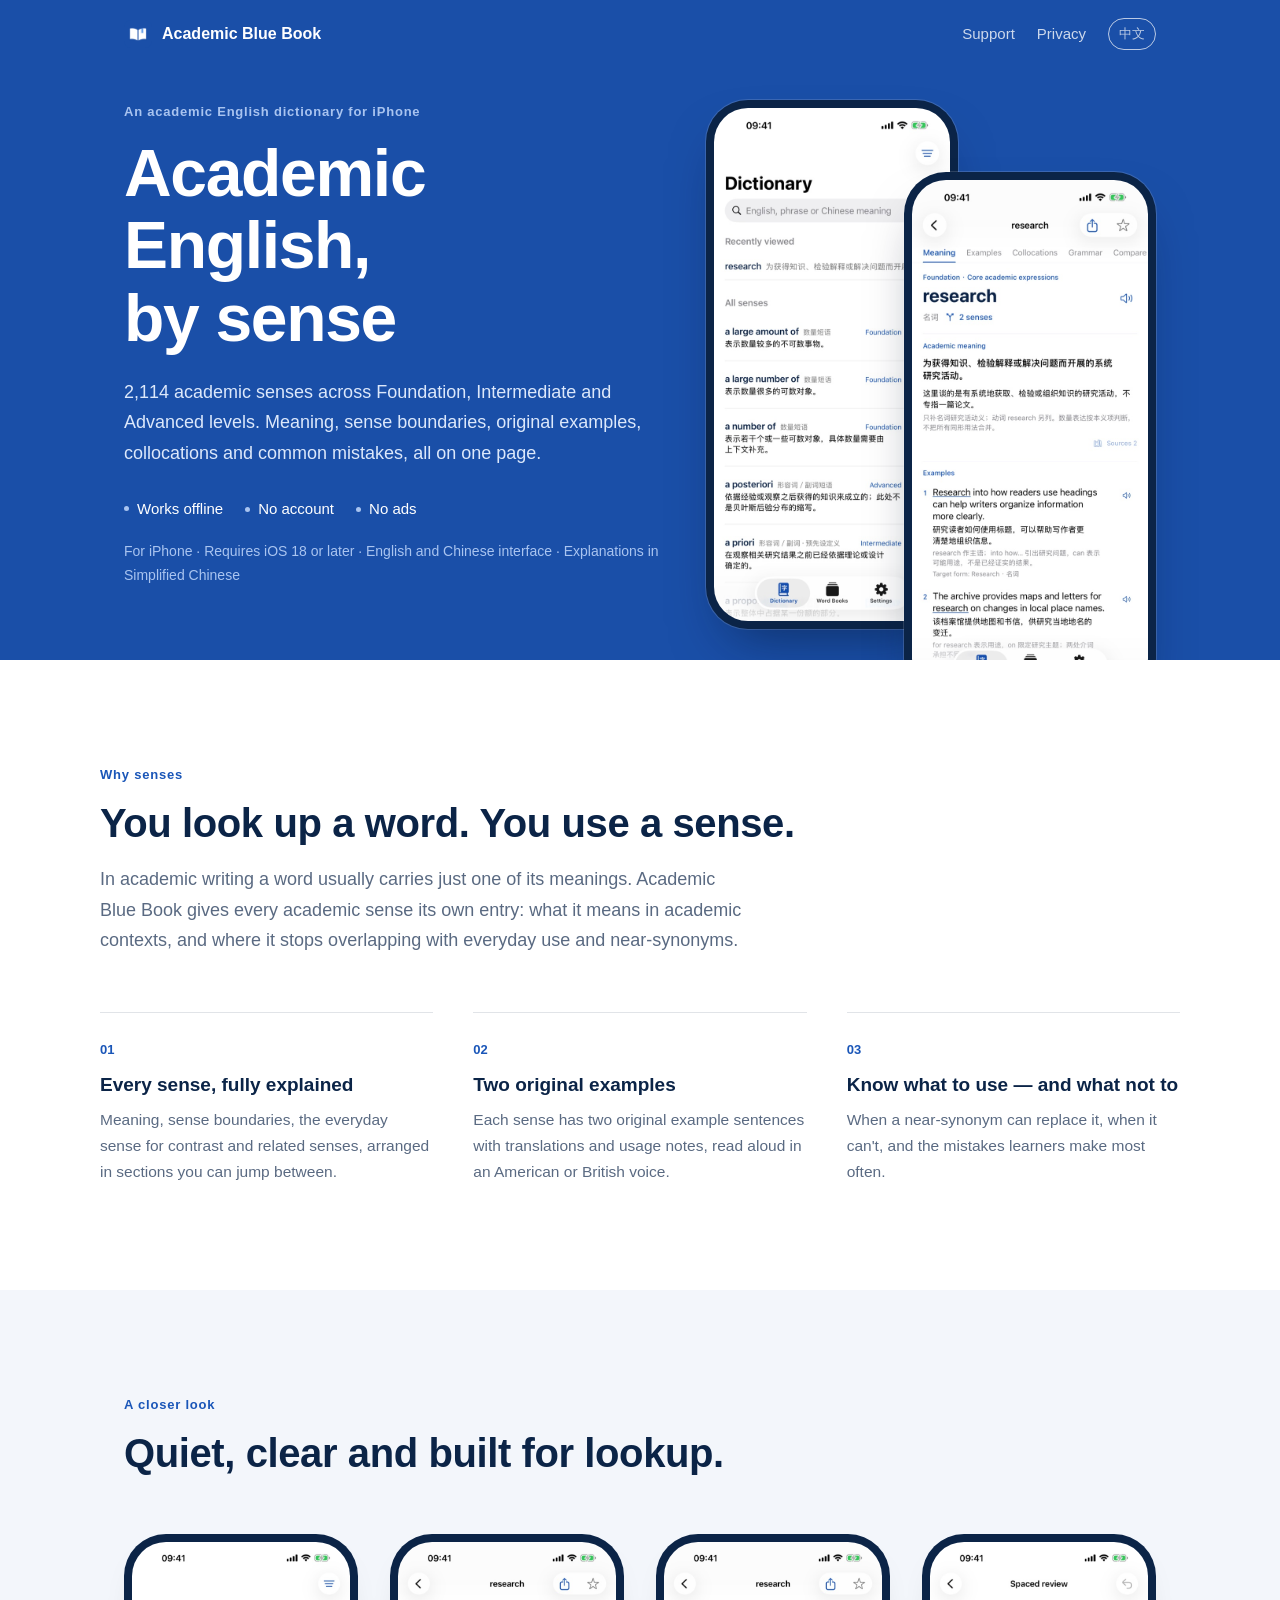
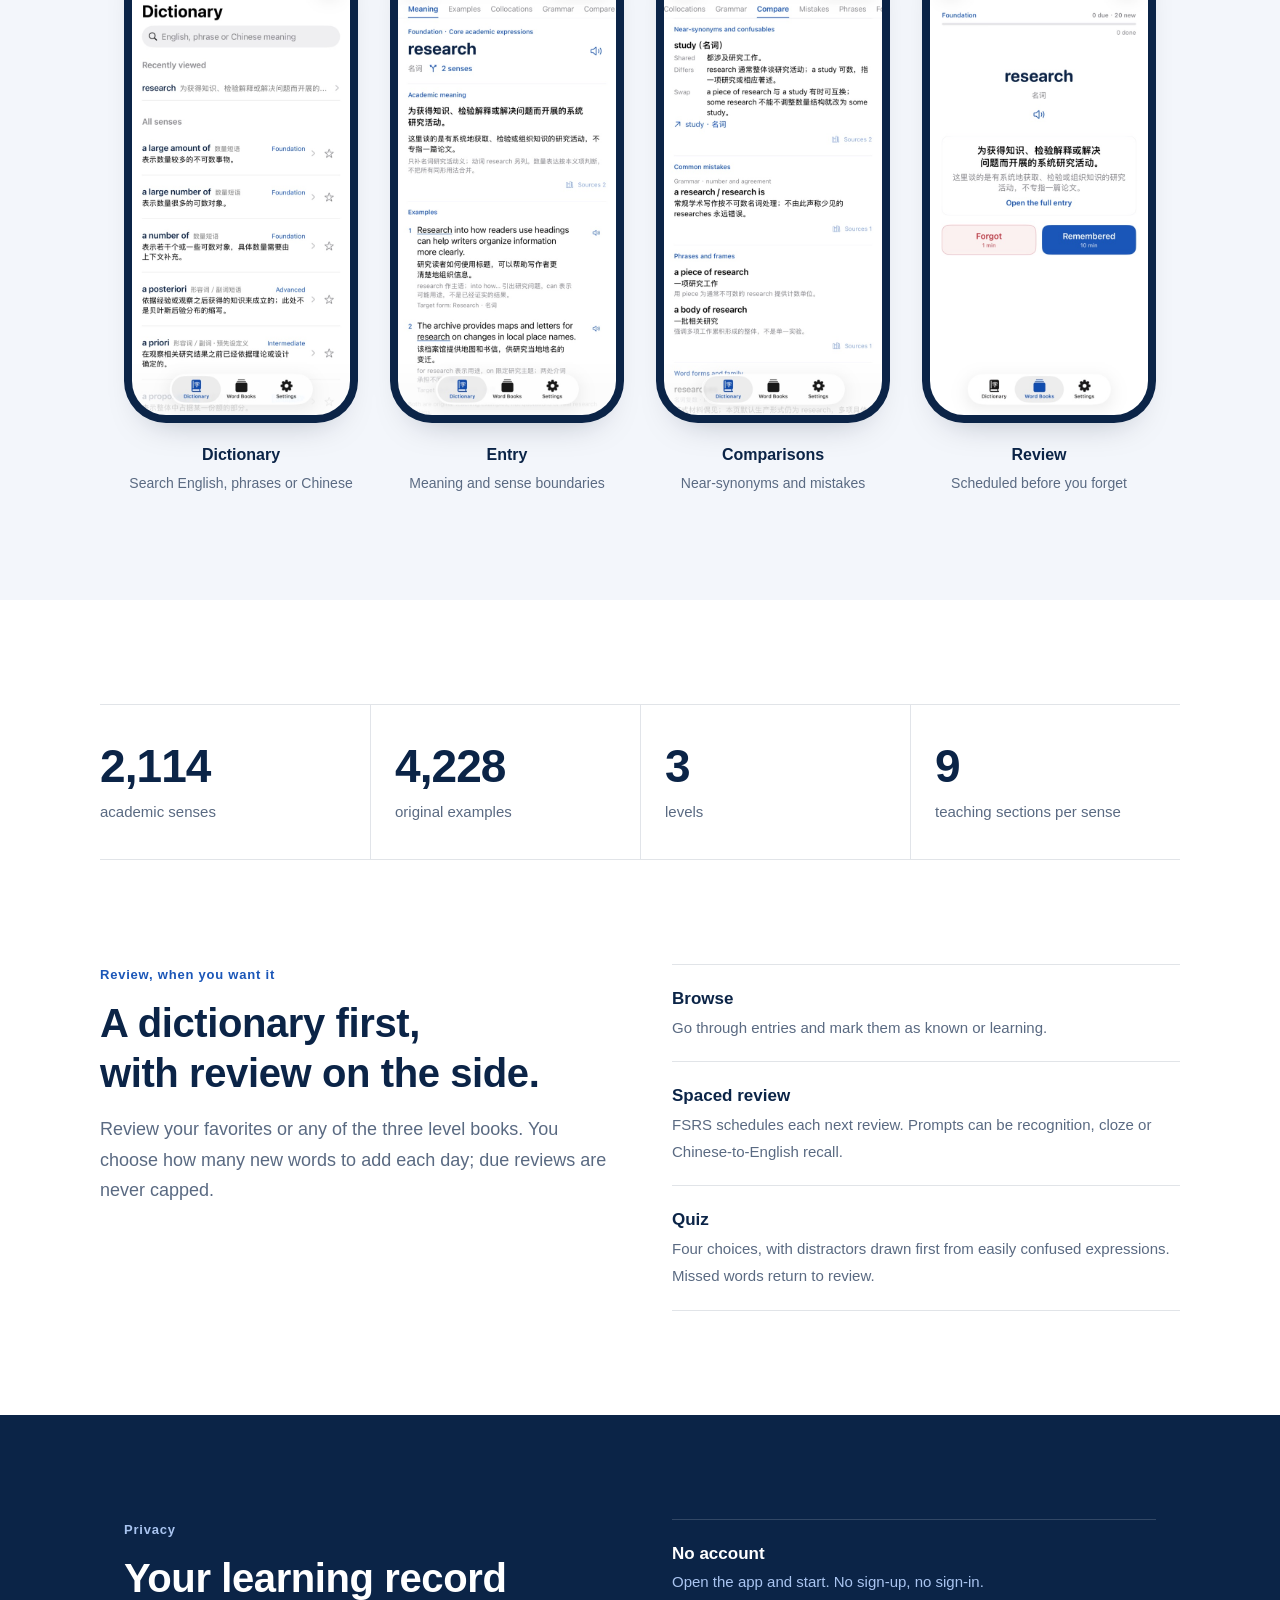
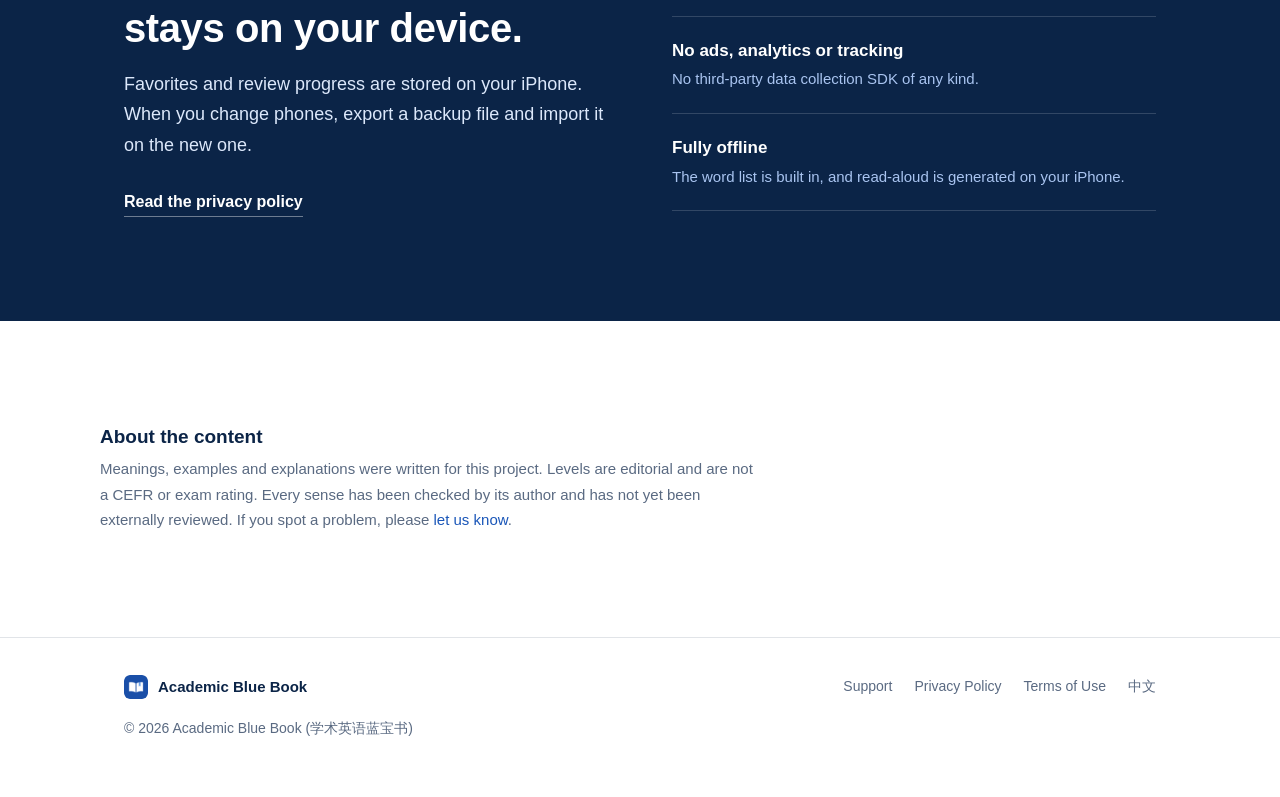
==== en/index.html @ 38598bf0 "Publish Academic Blue Book website Co-Authored-By: Claude Opus 5.5 <noreply@anthropic.com>" ====
<!doctype html>
<html lang="en">
<head>
  <meta charset="utf-8">
  <meta name="viewport" content="width=device-width, initial-scale=1">
  <title>Academic Blue Book · Academic English, by sense</title>
  <meta name="description" content="Academic Blue Book is an academic English dictionary for iPhone: 2,114 academic senses across three levels, each with a meaning, two original examples, collocations, grammar and common mistakes. Works offline, no account, no ads.">
  <meta name="theme-color" content="#1A4FA8">
  <meta property="og:title" content="Academic Blue Book">
  <meta property="og:description" content="Academic English, by sense. 2,114 academic senses. Offline, no account, no ads.">
  <link rel="alternate" hreflang="zh-Hans" href="../">
  <link rel="alternate" hreflang="en" href="./">
  <link rel="icon" type="image/png" sizes="32x32" href="../assets/favicon-32.png">
  <link rel="apple-touch-icon" href="../assets/apple-touch-icon.png">
  <link rel="stylesheet" href="../assets/site.css">
</head>
<body>

<header class="hero">
  <nav class="nav wrap" aria-label="Main">
    <a class="brand" href="./"><img src="../assets/icon-64.png" alt=""><span>Academic Blue Book</span></a>
    <div class="nav-links">
      <a href="support/">Support</a>
      <a href="privacy/">Privacy</a>
      <a class="lang" href="../" lang="zh-Hans" hreflang="zh-Hans">中文</a>
    </div>
  </nav>

  <div class="wrap hero-grid">
    <div class="hero-copy">
      <p class="eyebrow rise">An academic English dictionary for iPhone</p>
      <h1 class="rise d1">Academic English,<br>by sense</h1>
      <p class="lede rise d2">2,114 academic senses across Foundation, Intermediate and Advanced levels. Meaning, sense boundaries, original examples, collocations and common mistakes, all on one page.</p>
      <ul class="hero-facts rise d3">
        <li>Works offline</li>
        <li>No account</li>
        <li>No ads</li>
      </ul>
      <p class="hero-meta rise d3">For iPhone · Requires iOS 18 or later · English and Chinese interface · Explanations in Simplified Chinese</p>
    </div>
    <div class="hero-devices" aria-hidden="true">
      <figure class="phone back rise d3"><img src="../assets/shots/en-01-dictionary.jpg" alt="" width="600" height="1304"></figure>
      <figure class="phone front rise d4"><img src="../assets/shots/en-02-entry.jpg" alt="" width="600" height="1304"></figure>
    </div>
  </div>
</header>

<main>
  <section class="section wrap">
    <p class="eyebrow">Why senses</p>
    <h2>You look up a word. You use a sense.</h2>
    <p class="section-lede">In academic writing a word usually carries just one of its meanings. Academic Blue Book gives every academic sense its own entry: what it means in academic contexts, and where it stops overlapping with everyday use and near-synonyms.</p>
    <div class="features">
      <article>
        <span class="num">01</span>
        <h3>Every sense, fully explained</h3>
        <p>Meaning, sense boundaries, the everyday sense for contrast and related senses, arranged in sections you can jump between.</p>
      </article>
      <article>
        <span class="num">02</span>
        <h3>Two original examples</h3>
        <p>Each sense has two original example sentences with translations and usage notes, read aloud in an American or British voice.</p>
      </article>
      <article>
        <span class="num">03</span>
        <h3>Know what to use — and what not to</h3>
        <p>When a near-synonym can replace it, when it can't, and the mistakes learners make most often.</p>
      </article>
    </div>
  </section>

  <section class="section tint">
    <div class="wrap">
      <p class="eyebrow">A closer look</p>
      <h2>Quiet, clear and built for lookup.</h2>
      <div class="gallery">
        <figure>
          <div class="phone"><img src="../assets/shots/en-01-dictionary.jpg" alt="Dictionary: search in English, phrases or Chinese" width="600" height="1304" loading="lazy"></div>
          <figcaption><strong>Dictionary</strong><span>Search English, phrases or Chinese</span></figcaption>
        </figure>
        <figure>
          <div class="phone"><img src="../assets/shots/en-02-entry.jpg" alt="Entry page for the academic sense of research" width="600" height="1304" loading="lazy"></div>
          <figcaption><strong>Entry</strong><span>Meaning and sense boundaries</span></figcaption>
        </figure>
        <figure>
          <div class="phone"><img src="../assets/shots/en-04-comparisons.jpg" alt="Near-synonyms and commonly confused expressions" width="600" height="1304" loading="lazy"></div>
          <figcaption><strong>Comparisons</strong><span>Near-synonyms and mistakes</span></figcaption>
        </figure>
        <figure>
          <div class="phone"><img src="../assets/shots/en-05-review.jpg" alt="Spaced review card" width="600" height="1304" loading="lazy"></div>
          <figcaption><strong>Review</strong><span>Scheduled before you forget</span></figcaption>
        </figure>
      </div>
    </div>
  </section>

  <section class="section wrap">
    <div class="stats">
      <div class="stat"><b>2,114</b><span>academic senses</span></div>
      <div class="stat"><b>4,228</b><span>original examples</span></div>
      <div class="stat"><b>3</b><span>levels</span></div>
      <div class="stat"><b>9</b><span>teaching sections per sense</span></div>
    </div>
  </section>

  <section class="section wrap" style="padding-top: 0;">
    <div class="split">
      <div>
        <p class="eyebrow">Review, when you want it</p>
        <h2>A dictionary first,<br>with review on the side.</h2>
        <p class="section-lede">Review your favorites or any of the three level books. You choose how many new words to add each day; due reviews are never capped.</p>
      </div>
      <ul class="modes">
        <li><strong>Browse</strong><span>Go through entries and mark them as known or learning.</span></li>
        <li><strong>Spaced review</strong><span>FSRS schedules each next review. Prompts can be recognition, cloze or Chinese-to-English recall.</span></li>
        <li><strong>Quiz</strong><span>Four choices, with distractors drawn first from easily confused expressions. Missed words return to review.</span></li>
      </ul>
    </div>
  </section>

  <section class="section band">
    <div class="wrap split">
      <div>
        <p class="eyebrow">Privacy</p>
        <h2>Your learning record stays on your device.</h2>
        <p class="section-lede">Favorites and review progress are stored on your iPhone. When you change phones, export a backup file and import it on the new one.</p>
        <a class="more" href="privacy/">Read the privacy policy</a>
      </div>
      <ul class="modes">
        <li><strong>No account</strong><span>Open the app and start. No sign-up, no sign-in.</span></li>
        <li><strong>No ads, analytics or tracking</strong><span>No third-party data collection SDK of any kind.</span></li>
        <li><strong>Fully offline</strong><span>The word list is built in, and read-aloud is generated on your iPhone.</span></li>
      </ul>
    </div>
  </section>

  <section class="section wrap">
    <div class="note">
      <h2>About the content</h2>
      <p>Meanings, examples and explanations were written for this project. Levels are editorial and are not a CEFR or exam rating. Every sense has been checked by its author and has not yet been externally reviewed. If you spot a problem, please <a href="support/">let us know</a>.</p>
    </div>
  </section>
</main>

<footer class="site-footer">
  <div class="wrap">
    <div class="footer-row">
      <a class="brand" href="./"><img src="../assets/icon-64.png" alt=""><span>Academic Blue Book</span></a>
      <nav aria-label="Footer">
        <a href="support/">Support</a>
        <a href="privacy/">Privacy Policy</a>
        <a href="terms/">Terms of Use</a>
        <a href="../" lang="zh-Hans" hreflang="zh-Hans">中文</a>
      </nav>
    </div>
    <p class="copyright">© 2026 Academic Blue Book (学术英语蓝宝书)</p>
  </div>
</footer>

</body>
</html>
---- assets/site.css ----
/* Academic Blue Book — site styles. Blue and white, matching the app. */

:root {
  --ink: #0B2447;
  --text: #1C2B42;
  --muted: #5A6A82;
  --accent: #1A56B8;
  --brand: #1A4FA8;
  --band: #0B2447;
  --on-brand: #FFFFFF;
  --on-brand-soft: #DCE8FB;
  --on-brand-muted: #A9C4F0;
  --page: #FFFFFF;
  --subtle: #F3F6FB;
  --hairline: rgba(11, 36, 71, 0.12);
  --bezel: #0B2447;
  --font: -apple-system, BlinkMacSystemFont, "SF Pro Text", "PingFang SC", "Hiragino Sans GB",
    "Microsoft YaHei", "Noto Sans SC", "Helvetica Neue", Arial, sans-serif;
  color-scheme: light dark;
}

@media (prefers-color-scheme: dark) {
  :root {
    --ink: #EAF0FA;
    --text: #D3DCEA;
    --muted: #8E9DB4;
    --accent: #80B0FF;
    --brand: #123D86;
    --band: #0C1A30;
    --page: #090E17;
    --subtle: #0F1726;
    --hairline: rgba(214, 226, 245, 0.14);
    --bezel: #1B2940;
  }
}

* { box-sizing: border-box; }

html { -webkit-text-size-adjust: 100%; }

body {
  margin: 0;
  background: var(--page);
  color: var(--text);
  font: 16px/1.7 var(--font);
  -webkit-font-smoothing: antialiased;
  text-rendering: optimizeLegibility;
}

a { color: var(--accent); text-decoration: none; }
a:hover { text-decoration: underline; text-underline-offset: 3px; }

img { max-width: 100%; }

.wrap { max-width: 1080px; margin: 0 auto; padding: 0 24px; }

.eyebrow {
  margin: 0;
  font-size: 13px;
  font-weight: 600;
  letter-spacing: 0.06em;
  color: var(--accent);
}

/* ---------- Navigation ---------- */

.nav {
  display: flex;
  align-items: center;
  justify-content: space-between;
  gap: 16px;
  height: 68px;
}

.brand {
  display: inline-flex;
  align-items: center;
  gap: 10px;
  color: inherit;
  font-weight: 600;
  font-size: 16px;
  white-space: nowrap;
}
.brand:hover { text-decoration: none; }
.brand img { width: 28px; height: 28px; border-radius: 7px; }

.nav-links { display: flex; align-items: center; gap: 22px; font-size: 15px; }
.nav-links a { color: inherit; opacity: 0.78; transition: opacity 0.2s; }
.nav-links a:hover { opacity: 1; text-decoration: none; }
.nav-links a[aria-current="page"] { opacity: 1; font-weight: 600; }
.nav-links .lang {
  padding: 4px 10px;
  border: 1px solid currentColor;
  border-radius: 999px;
  font-size: 13px;
  opacity: 0.7;
}

.site-header { border-bottom: 1px solid var(--hairline); color: var(--ink); }

/* ---------- Hero ---------- */

.hero { background: var(--brand); color: var(--on-brand); overflow: hidden; }

.hero-grid {
  display: grid;
  grid-template-columns: 1.1fr 0.9fr;
  gap: 32px;
  align-items: end;
  padding-top: 32px;
}

.hero-copy { align-self: center; padding-bottom: 72px; }
.hero .eyebrow { color: var(--on-brand-muted); }

.hero h1 {
  margin: 14px 0 22px;
  font-size: clamp(40px, 6.2vw, 66px);
  line-height: 1.1;
  letter-spacing: -0.02em;
  font-weight: 700;
}

.lede { margin: 0; max-width: 29em; font-size: 18px; color: var(--on-brand-soft); }

.hero-facts {
  margin: 28px 0 0;
  padding: 0;
  list-style: none;
  display: flex;
  flex-wrap: wrap;
  gap: 8px 22px;
  font-size: 15px;
  color: var(--on-brand);
}
.hero-facts li { display: inline-flex; align-items: center; gap: 8px; }
.hero-facts li::before {
  content: "";
  width: 5px;
  height: 5px;
  border-radius: 50%;
  background: var(--on-brand-muted);
}

.hero-meta { margin: 18px 0 0; font-size: 14px; color: var(--on-brand-muted); }

.hero-devices { position: relative; height: 560px; }
.hero-devices .phone { position: absolute; width: 252px; }
.hero-devices .back { left: 0; top: 0; }
.hero-devices .front { right: 0; top: 72px; }

/* ---------- Phone frame ---------- */

.phone {
  margin: 0;
  padding: 8px;
  border-radius: 42px;
  background: var(--bezel);
  box-shadow: 0 0 0 1px rgba(255, 255, 255, 0.14), 0 28px 56px -24px rgba(4, 16, 40, 0.55);
}
.phone img {
  display: block;
  width: 100%;
  height: auto;
  aspect-ratio: 1320 / 2868;
  border-radius: 34px;
  background: #FFFFFF;
}

/* ---------- Sections ---------- */

.section { padding: 104px 0; }
.section.tint { background: var(--subtle); }

.section h2 {
  margin: 12px 0 16px;
  font-size: clamp(28px, 4vw, 40px);
  line-height: 1.25;
  letter-spacing: -0.01em;
  font-weight: 700;
  color: var(--ink);
}

.section-lede { margin: 0; max-width: 36em; font-size: 18px; color: var(--muted); }

.features {
  display: grid;
  grid-template-columns: repeat(3, 1fr);
  gap: 40px;
  margin-top: 56px;
}
.features article { padding-top: 22px; border-top: 1px solid var(--hairline); }
.features h3 { margin: 10px 0 8px; font-size: 19px; line-height: 1.4; color: var(--ink); }
.features p { margin: 0; font-size: 15.5px; color: var(--muted); }

.num {
  font-size: 13px;
  font-weight: 600;
  color: var(--accent);
  font-variant-numeric: tabular-nums;
}

.gallery {
  display: grid;
  grid-template-columns: repeat(4, 1fr);
  gap: 32px;
  margin-top: 56px;
}
.gallery figure { margin: 0; }
.gallery .phone { box-shadow: 0 18px 36px -24px rgba(4, 16, 40, 0.35); }
.gallery figcaption { margin-top: 18px; text-align: center; }
.gallery figcaption strong { display: block; font-size: 16px; color: var(--ink); }
.gallery figcaption span { font-size: 14px; color: var(--muted); }

.stats {
  display: grid;
  grid-template-columns: repeat(4, 1fr);
  border-top: 1px solid var(--hairline);
  border-bottom: 1px solid var(--hairline);
}
.stat { padding: 36px 24px 34px 0; }
.stat + .stat { padding-left: 24px; border-left: 1px solid var(--hairline); }
.stat b {
  display: block;
  font-size: clamp(34px, 4.4vw, 46px);
  line-height: 1.1;
  font-weight: 700;
  letter-spacing: -0.02em;
  color: var(--ink);
  font-variant-numeric: tabular-nums;
}
.stat span { display: block; margin-top: 8px; font-size: 15px; color: var(--muted); }

.split { display: grid; grid-template-columns: 1fr 1fr; gap: 64px; align-items: start; }

.modes { margin: 0; padding: 0; list-style: none; border-top: 1px solid var(--hairline); }
.modes li { padding: 20px 0; border-bottom: 1px solid var(--hairline); }
.modes strong { display: block; font-size: 17px; color: var(--ink); }
.modes span { font-size: 15px; color: var(--muted); }

.band .modes { border-top-color: rgba(255, 255, 255, 0.16); }
.band .modes li { border-bottom-color: rgba(255, 255, 255, 0.16); }
.band .modes strong { color: var(--on-brand); }
.band .modes span { color: var(--on-brand-muted); }

.band { background: var(--band); color: var(--on-brand); }
.band .eyebrow { color: var(--on-brand-muted); }
.band h2 { color: var(--on-brand); }
.band .section-lede { color: var(--on-brand-soft); }
.band a { color: var(--on-brand); border-bottom: 1px solid rgba(255, 255, 255, 0.4); }
.band a:hover { text-decoration: none; border-bottom-color: var(--on-brand); }
.more { display: inline-block; margin-top: 28px; font-size: 16px; font-weight: 600; }

.note { max-width: 44em; font-size: 15px; color: var(--muted); }
.note h2 { font-size: 19px; margin: 0 0 8px; color: var(--ink); letter-spacing: 0; }
.note p { margin: 0; }

/* ---------- Footer ---------- */

.site-footer {
  padding: 36px 0 56px;
  border-top: 1px solid var(--hairline);
  font-size: 14px;
  color: var(--muted);
}
.footer-row { display: flex; flex-wrap: wrap; justify-content: space-between; align-items: center; gap: 16px 32px; }
.footer-row nav { display: flex; flex-wrap: wrap; gap: 8px 22px; }
.footer-row nav a { color: var(--muted); }
.footer-row nav a:hover { color: var(--ink); }
.site-footer .brand { color: var(--ink); font-size: 15px; }
.site-footer .brand img { width: 24px; height: 24px; border-radius: 6px; }
.copyright { margin: 18px 0 0; }

/* ---------- Documents (privacy, terms, support) ---------- */

.doc { max-width: 736px; margin: 0 auto; padding: 72px 24px 104px; }

.doc h1 {
  margin: 12px 0 10px;
  font-size: clamp(32px, 5vw, 46px);
  line-height: 1.2;
  letter-spacing: -0.02em;
  color: var(--ink);
}

.doc .meta { margin: 0; font-size: 14px; color: var(--muted); }

.summary {
  margin: 36px 0 8px;
  padding: 20px 24px;
  background: var(--subtle);
  border-left: 3px solid var(--accent);
  border-radius: 0 12px 12px 0;
  font-size: 16.5px;
  color: var(--ink);
}
.summary p { margin: 0; }

.doc h2 {
  margin: 44px 0 10px;
  padding-top: 30px;
  border-top: 1px solid var(--hairline);
  font-size: 20px;
  line-height: 1.4;
  color: var(--ink);
}
.doc h2 .n { margin-right: 12px; color: var(--accent); font-variant-numeric: tabular-nums; }
.doc h3 { margin: 28px 0 6px; font-size: 17px; line-height: 1.5; color: var(--ink); }
.doc p, .doc li { font-size: 16px; }
.doc p { margin: 0 0 12px; }
.doc ul { margin: 0 0 12px; padding-left: 1.2em; }
.doc li { margin: 4px 0; }
.doc code { font-size: 0.92em; }

.path {
  padding: 1px 6px;
  border-radius: 5px;
  background: var(--subtle);
  color: var(--ink);
  font-size: 0.94em;
  white-space: nowrap;
}

.contact {
  margin: 36px 0 8px;
  padding: 28px 28px 24px;
  border: 1px solid var(--hairline);
  border-radius: 16px;
}
.contact .eyebrow { margin-bottom: 6px; }
.contact .email {
  display: inline-block;
  font-size: clamp(20px, 3.4vw, 26px);
  font-weight: 600;
  letter-spacing: -0.01em;
  word-break: break-all;
}
.contact p { margin: 12px 0 0; color: var(--muted); font-size: 15px; }
.contact ul { margin: 8px 0 0; color: var(--muted); font-size: 15px; }
.contact li { font-size: 15px; }

/* ---------- Motion ---------- */

@media (prefers-reduced-motion: no-preference) {
  .rise { animation: rise 0.7s cubic-bezier(0.2, 0.7, 0.2, 1) both; }
  .rise.d1 { animation-delay: 0.08s; }
  .rise.d2 { animation-delay: 0.16s; }
  .rise.d3 { animation-delay: 0.28s; }
  .rise.d4 { animation-delay: 0.4s; }
  @keyframes rise {
    from { opacity: 0; transform: translateY(16px); }
    to { opacity: 1; transform: none; }
  }
}

/* ---------- Narrow screens ---------- */

@media (max-width: 880px) {
  .hero-grid { grid-template-columns: 1fr; gap: 8px; padding-top: 24px; }
  .hero-copy { padding-bottom: 12px; }
  .hero-devices { height: 420px; }
  .hero-devices .phone { width: 220px; }
  .hero-devices .back { left: calc(50% - 208px); top: 16px; }
  .hero-devices .front { right: auto; left: calc(50% - 12px); top: 64px; }
  .features { grid-template-columns: 1fr; gap: 28px; margin-top: 40px; }
  .gallery {
    display: flex;
    gap: 16px;
    margin: 40px -24px 0;
    padding: 0 24px 12px;
    overflow-x: auto;
    scroll-snap-type: x mandatory;
    -webkit-overflow-scrolling: touch;
    scrollbar-width: none;
  }
  .gallery::-webkit-scrollbar { display: none; }
  .gallery figure { flex: 0 0 58%; max-width: 260px; scroll-snap-align: center; }
  .stats { grid-template-columns: 1fr 1fr; }
  .stat { padding: 26px 16px 24px 0; }
  .stat + .stat { padding-left: 0; border-left: 0; }
  .stat:nth-child(even) { padding-left: 16px; border-left: 1px solid var(--hairline); }
  .stat:nth-child(n + 3) { border-top: 1px solid var(--hairline); }
  .split { grid-template-columns: 1fr; gap: 36px; }
  .section { padding: 80px 0; }
}

@media (max-width: 600px) {
  .wrap { padding: 0 16px; }
  .nav { height: 60px; }
  .nav-links { gap: 14px; font-size: 14px; }
  .brand span { font-size: 15px; }
  .lede, .section-lede { font-size: 16.5px; }
  .hero-devices { height: 360px; }
  .hero-devices .phone { width: 184px; border-radius: 32px; padding: 6px; }
  .hero-devices .phone img { border-radius: 26px; }
  .hero-devices .back { left: calc(50% - 178px); }
  .hero-devices .front { left: calc(50% - 6px); top: 52px; }
  .gallery { margin: 36px -16px 0; padding: 0 16px 12px; }
  .gallery figure { flex-basis: 66%; }
  .section { padding: 68px 0; }
  .doc { padding: 48px 16px 80px; }
  .contact { padding: 22px 20px 20px; }
}

@media (max-width: 380px) {
  .nav-links a:not(.lang) { display: none; }
}
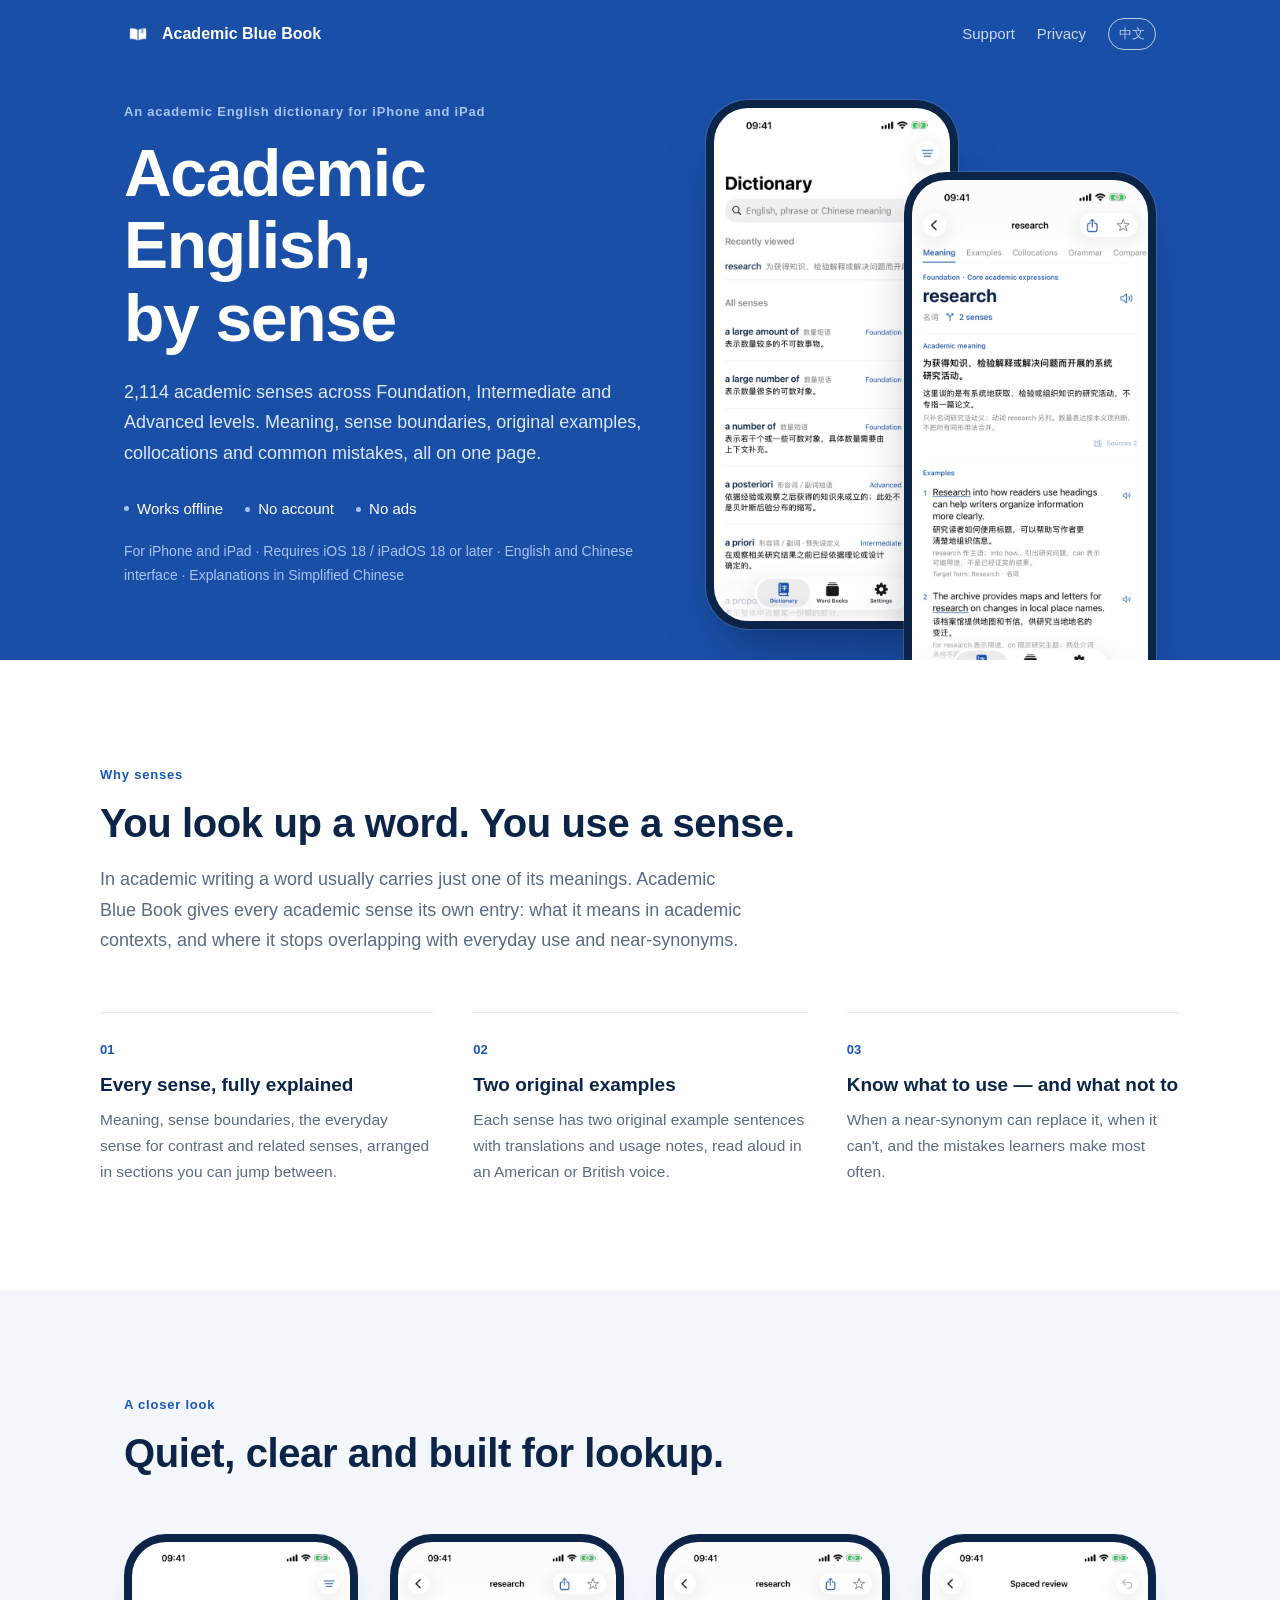
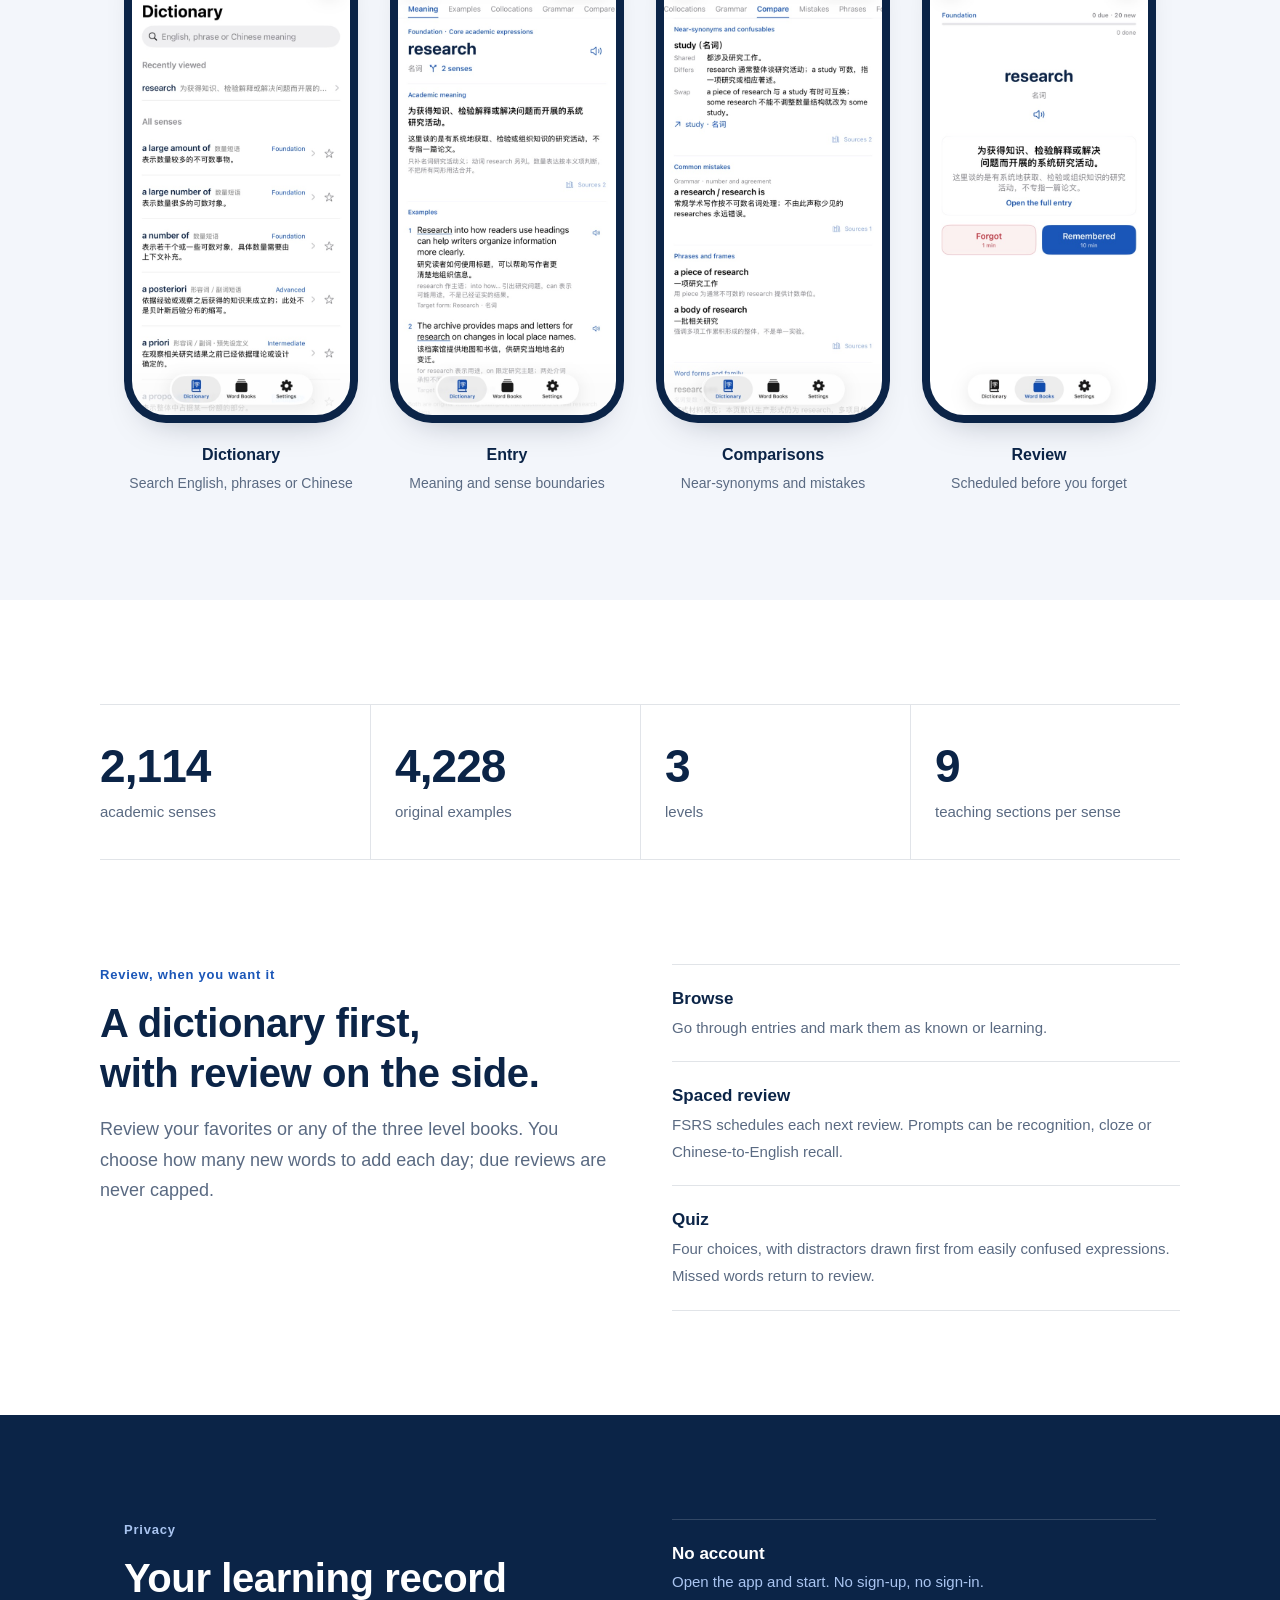
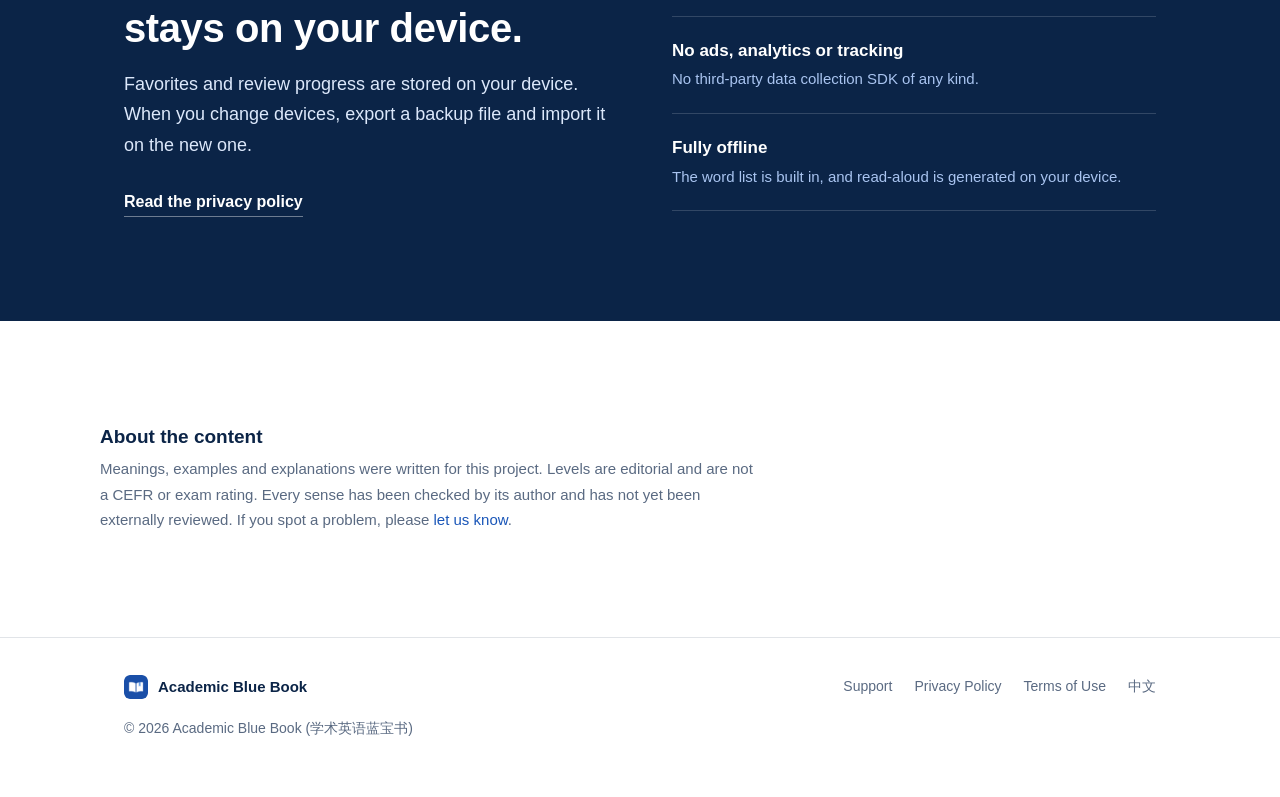
==== commit e3193836: "Note iPad support on the website Co-Authored-By: Claude Opus 5.5 <noreply@anthropic.com>" ====
--- a/en/index.html
+++ b/en/index.html
@@ -4,7 +4,7 @@
   <meta charset="utf-8">
   <meta name="viewport" content="width=device-width, initial-scale=1">
   <title>Academic Blue Book · Academic English, by sense</title>
-  <meta name="description" content="Academic Blue Book is an academic English dictionary for iPhone: 2,114 academic senses across three levels, each with a meaning, two original examples, collocations, grammar and common mistakes. Works offline, no account, no ads.">
+  <meta name="description" content="Academic Blue Book is an academic English dictionary for iPhone and iPad: 2,114 academic senses across three levels, each with a meaning, two original examples, collocations, grammar and common mistakes. Works offline, no account, no ads.">
   <meta name="theme-color" content="#1A4FA8">
   <meta property="og:title" content="Academic Blue Book">
   <meta property="og:description" content="Academic English, by sense. 2,114 academic senses. Offline, no account, no ads.">
@@ -28,7 +28,7 @@
 
   <div class="wrap hero-grid">
     <div class="hero-copy">
-      <p class="eyebrow rise">An academic English dictionary for iPhone</p>
+      <p class="eyebrow rise">An academic English dictionary for iPhone and iPad</p>
       <h1 class="rise d1">Academic English,<br>by sense</h1>
       <p class="lede rise d2">2,114 academic senses across Foundation, Intermediate and Advanced levels. Meaning, sense boundaries, original examples, collocations and common mistakes, all on one page.</p>
       <ul class="hero-facts rise d3">
@@ -36,7 +36,7 @@
         <li>No account</li>
         <li>No ads</li>
       </ul>
-      <p class="hero-meta rise d3">For iPhone · Requires iOS 18 or later · English and Chinese interface · Explanations in Simplified Chinese</p>
+      <p class="hero-meta rise d3">For iPhone and iPad · Requires iOS 18 / iPadOS 18 or later · English and Chinese interface · Explanations in Simplified Chinese</p>
     </div>
     <div class="hero-devices" aria-hidden="true">
       <figure class="phone back rise d3"><img src="../assets/shots/en-01-dictionary.jpg" alt="" width="600" height="1304"></figure>
@@ -123,13 +123,13 @@
       <div>
         <p class="eyebrow">Privacy</p>
         <h2>Your learning record stays on your device.</h2>
-        <p class="section-lede">Favorites and review progress are stored on your iPhone. When you change phones, export a backup file and import it on the new one.</p>
+        <p class="section-lede">Favorites and review progress are stored on your device. When you change devices, export a backup file and import it on the new one.</p>
         <a class="more" href="privacy/">Read the privacy policy</a>
       </div>
       <ul class="modes">
         <li><strong>No account</strong><span>Open the app and start. No sign-up, no sign-in.</span></li>
         <li><strong>No ads, analytics or tracking</strong><span>No third-party data collection SDK of any kind.</span></li>
-        <li><strong>Fully offline</strong><span>The word list is built in, and read-aloud is generated on your iPhone.</span></li>
+        <li><strong>Fully offline</strong><span>The word list is built in, and read-aloud is generated on your device.</span></li>
       </ul>
     </div>
   </section>
